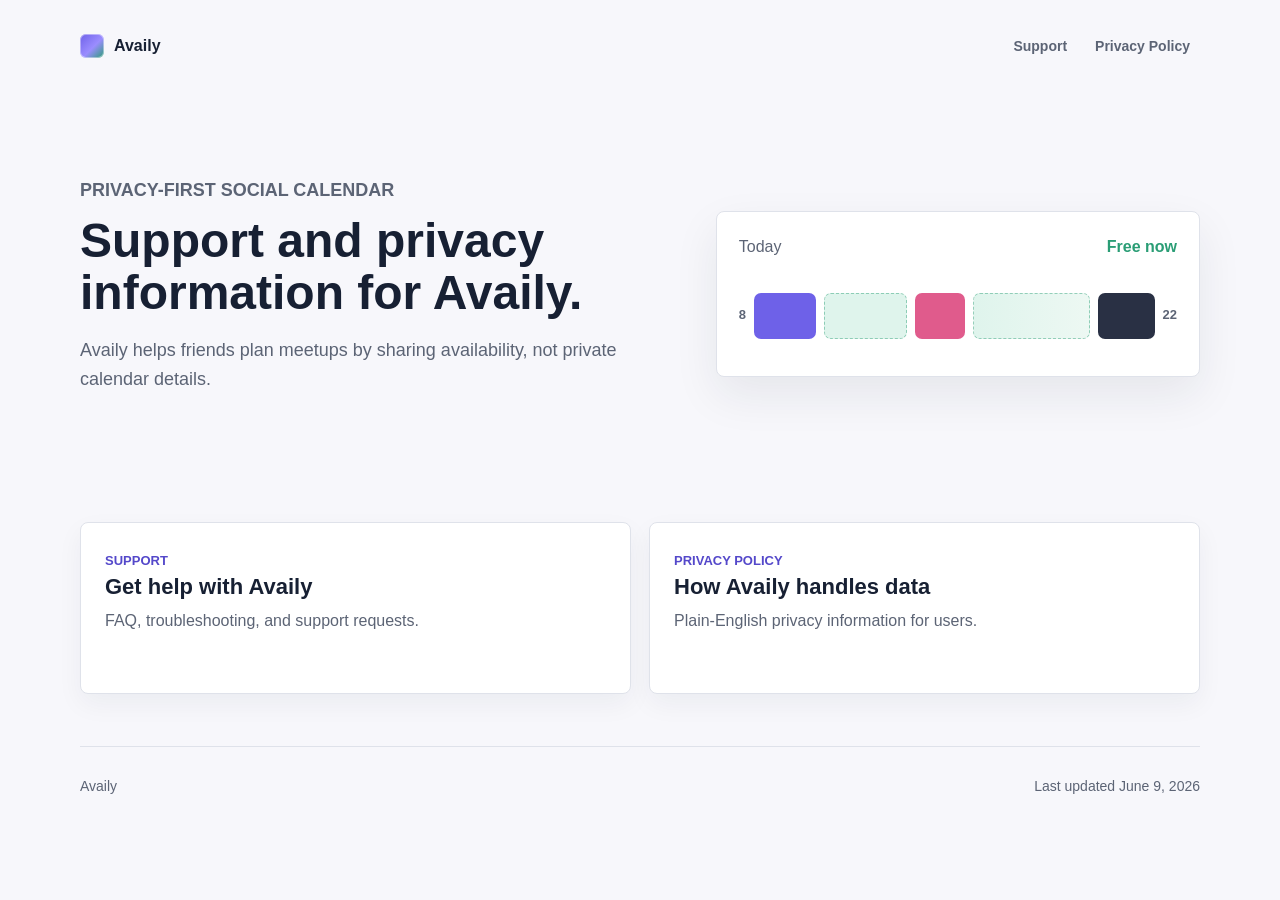
==== index.html @ 5b3b5ace "Add Availy legal pages" ====
<!-- Created by Artur Ilyasov -->
<!doctype html>
<html lang="en">
<head>
  <meta charset="utf-8">
  <meta name="viewport" content="width=device-width, initial-scale=1">
  <title>Availy Support and Legal</title>
  <meta name="description" content="Support and privacy policy pages for Availy.">
  <link rel="stylesheet" href="./assets/styles.css">
</head>
<body>
  <header class="site-header">
    <a class="brand" href="./" aria-label="Availy legal home">
      <span class="brand-mark" aria-hidden="true"></span>
      <span>Availy</span>
    </a>
    <nav class="nav" aria-label="Legal pages">
      <a href="./support/">Support</a>
      <a href="./privacy-policy/">Privacy Policy</a>
    </nav>
  </header>

  <main>
    <section class="hero">
      <div class="hero-copy">
        <p class="eyebrow">Privacy-first social calendar</p>
        <h1>Support and privacy information for Availy.</h1>
        <p>
          Availy helps friends plan meetups by sharing availability, not private
          calendar details.
        </p>
      </div>

      <div class="availability-preview" aria-hidden="true">
        <div class="preview-header">
          <span>Today</span>
          <strong>Free now</strong>
        </div>
        <div class="timeline">
          <span class="time">8</span>
          <span class="busy work"></span>
          <span class="free"></span>
          <span class="busy meal"></span>
          <span class="free wide"></span>
          <span class="busy close"></span>
          <span class="time">22</span>
        </div>
      </div>
    </section>

    <section class="page-grid" aria-label="Available pages">
      <a class="page-card" href="./support/">
        <span class="card-label">Support</span>
        <strong>Get help with Availy</strong>
        <span>FAQ, troubleshooting, and support requests.</span>
      </a>

      <a class="page-card" href="./privacy-policy/">
        <span class="card-label">Privacy Policy</span>
        <strong>How Availy handles data</strong>
        <span>Plain-English privacy information for users.</span>
      </a>
    </section>
  </main>

  <footer class="site-footer">
    <span>Availy</span>
    <span>Last updated June 9, 2026</span>
  </footer>
</body>
</html>
---- assets/styles.css ----
/* Created by Artur Ilyasov */

:root {
  color-scheme: light;
  --bg: #f7f7fb;
  --surface: #ffffff;
  --surface-muted: #f0f1f6;
  --text: #172033;
  --muted: #5c6475;
  --line: #dfe2ea;
  --accent: #6e61e8;
  --accent-strong: #5448ca;
  --green: #2a9d75;
  --green-soft: #dff4ec;
  --pink: #e05b8c;
  --pink-soft: #fde5ef;
  --shadow: 0 18px 45px rgba(23, 32, 51, 0.08);
}

* {
  box-sizing: border-box;
}

body {
  margin: 0;
  background: var(--bg);
  color: var(--text);
  font-family: -apple-system, BlinkMacSystemFont, "SF Pro Text", "Segoe UI", sans-serif;
  font-size: 16px;
  line-height: 1.6;
}

a {
  color: var(--accent-strong);
  text-decoration-thickness: 1px;
  text-underline-offset: 0.18em;
}

.site-header,
.site-footer {
  width: min(1120px, calc(100% - 32px));
  margin: 0 auto;
}

.site-header {
  display: flex;
  align-items: center;
  justify-content: space-between;
  gap: 24px;
  padding: 28px 0;
}

.brand {
  display: inline-flex;
  align-items: center;
  gap: 10px;
  color: var(--text);
  font-weight: 750;
  text-decoration: none;
}

.brand-mark {
  width: 24px;
  height: 24px;
  border-radius: 6px;
  background:
    linear-gradient(135deg, var(--accent), #9b8dff 55%, var(--green));
  box-shadow: inset 0 0 0 1px rgba(255, 255, 255, 0.42);
}

.nav {
  display: flex;
  align-items: center;
  gap: 8px;
  flex-wrap: wrap;
}

.nav a {
  min-height: 36px;
  display: inline-flex;
  align-items: center;
  padding: 6px 10px;
  border-radius: 8px;
  color: var(--muted);
  font-size: 14px;
  font-weight: 650;
  text-decoration: none;
}

.nav a:hover,
.nav a[aria-current="page"] {
  background: var(--surface-muted);
  color: var(--text);
}

main {
  width: min(1120px, calc(100% - 32px));
  margin: 0 auto;
}

.hero {
  min-height: 430px;
  display: grid;
  grid-template-columns: minmax(0, 1.1fr) minmax(320px, 0.9fr);
  align-items: center;
  gap: 44px;
  padding: 28px 0 54px;
}

.hero-copy {
  max-width: 680px;
}

.eyebrow,
.card-label {
  margin: 0 0 10px;
  color: var(--accent-strong);
  font-size: 13px;
  font-weight: 800;
  text-transform: uppercase;
}

h1,
h2,
h3,
p {
  margin-top: 0;
}

h1 {
  max-width: 760px;
  margin-bottom: 18px;
  font-size: 48px;
  line-height: 1.08;
  font-weight: 800;
}

h2 {
  margin-bottom: 12px;
  font-size: 24px;
  line-height: 1.25;
}

h3 {
  margin-bottom: 8px;
  font-size: 18px;
  line-height: 1.35;
}

.hero p,
.page-heading p {
  max-width: 640px;
  color: var(--muted);
  font-size: 18px;
}

.availability-preview {
  width: 100%;
  border: 1px solid var(--line);
  border-radius: 8px;
  background: var(--surface);
  box-shadow: var(--shadow);
  padding: 22px;
}

.preview-header {
  display: flex;
  align-items: center;
  justify-content: space-between;
  gap: 12px;
  margin-bottom: 18px;
  color: var(--muted);
}

.preview-header strong {
  color: var(--green);
}

.timeline {
  height: 76px;
  display: grid;
  grid-template-columns: auto 0.9fr 1.2fr 0.72fr 1.7fr 0.82fr auto;
  align-items: center;
  gap: 8px;
}

.time {
  color: var(--muted);
  font-size: 13px;
  font-weight: 700;
}

.busy,
.free {
  min-width: 28px;
  height: 46px;
  border-radius: 7px;
}

.busy.work {
  background: var(--accent);
}

.busy.meal {
  background: var(--pink);
}

.busy.close {
  background: #293044;
}

.free {
  background: var(--green-soft);
  border: 1px dashed rgba(42, 157, 117, 0.45);
}

.free.wide {
  background: linear-gradient(90deg, var(--green-soft), #edf8f3);
}

.page-grid {
  display: grid;
  grid-template-columns: repeat(2, minmax(0, 1fr));
  gap: 18px;
  padding-bottom: 52px;
}

.page-card {
  display: block;
  min-height: 172px;
  padding: 24px;
  border: 1px solid var(--line);
  border-radius: 8px;
  background: var(--surface);
  color: var(--text);
  text-decoration: none;
  box-shadow: 0 10px 26px rgba(23, 32, 51, 0.05);
}

.page-card:hover {
  border-color: rgba(110, 97, 232, 0.38);
  box-shadow: var(--shadow);
}

.page-card strong {
  display: block;
  margin-bottom: 8px;
  font-size: 22px;
  line-height: 1.25;
}

.page-card span:last-child {
  color: var(--muted);
}

.content-page {
  max-width: 820px;
  padding-bottom: 52px;
}

.page-heading {
  padding: 34px 0 24px;
}

.primary-action {
  display: inline-flex;
  align-items: center;
  justify-content: center;
  min-height: 44px;
  margin-top: 8px;
  padding: 10px 16px;
  border-radius: 8px;
  background: var(--accent);
  color: #ffffff;
  font-weight: 750;
  text-decoration: none;
}

.primary-action:hover {
  background: var(--accent-strong);
}

.info-section {
  padding: 26px 0;
  border-top: 1px solid var(--line);
}

.info-section p,
.info-section li {
  color: var(--muted);
}

.info-section ul {
  margin: 0;
  padding-left: 22px;
}

.info-section li + li {
  margin-top: 8px;
}

.faq-item {
  padding: 18px 0;
}

.faq-item + .faq-item {
  border-top: 1px solid var(--line);
}

.site-footer {
  display: flex;
  align-items: center;
  justify-content: space-between;
  gap: 16px;
  padding: 28px 0 36px;
  border-top: 1px solid var(--line);
  color: var(--muted);
  font-size: 14px;
}

@media (max-width: 760px) {
  .site-header,
  .site-footer {
    width: min(100% - 24px, 1120px);
  }

  .site-header,
  .site-footer {
    align-items: flex-start;
    flex-direction: column;
  }

  main {
    width: min(100% - 24px, 1120px);
  }

  .hero {
    min-height: auto;
    grid-template-columns: 1fr;
    gap: 24px;
    padding: 12px 0 36px;
  }

  h1 {
    font-size: 34px;
  }

  .hero p,
  .page-heading p {
    font-size: 16px;
  }

  .page-grid {
    grid-template-columns: 1fr;
  }

  .availability-preview {
    padding: 16px;
  }

  .timeline {
    grid-template-columns: auto 0.85fr 1fr 0.65fr 1.15fr 0.75fr auto;
    gap: 5px;
  }
}
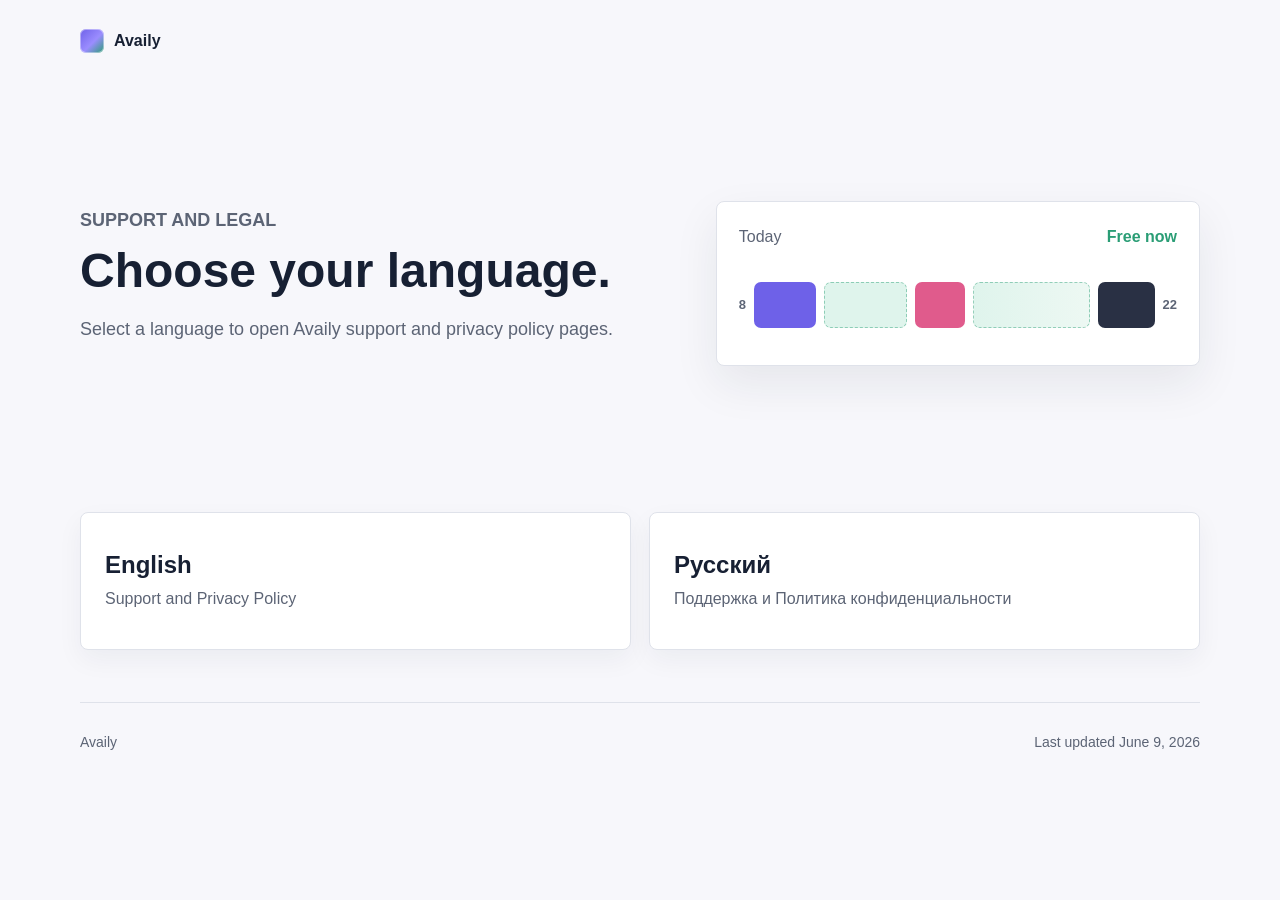
==== commit 40af9e9a: "Add localized legal pages" ====
--- a/index.html
+++ b/index.html
@@ -5,8 +5,10 @@
   <meta charset="utf-8">
   <meta name="viewport" content="width=device-width, initial-scale=1">
   <title>Availy Support and Legal</title>
-  <meta name="description" content="Support and privacy policy pages for Availy.">
+  <meta name="description" content="Choose a language for Availy support and privacy policy pages.">
   <link rel="stylesheet" href="./assets/styles.css">
+  <link rel="alternate" hreflang="en" href="./en/">
+  <link rel="alternate" hreflang="ru" href="./ru/">
 </head>
 <body>
   <header class="site-header">
@@ -14,20 +16,15 @@
       <span class="brand-mark" aria-hidden="true"></span>
       <span>Availy</span>
     </a>
-    <nav class="nav" aria-label="Legal pages">
-      <a href="./support/">Support</a>
-      <a href="./privacy-policy/">Privacy Policy</a>
-    </nav>
   </header>
 
   <main>
     <section class="hero">
       <div class="hero-copy">
-        <p class="eyebrow">Privacy-first social calendar</p>
-        <h1>Support and privacy information for Availy.</h1>
+        <p class="eyebrow">Support and legal</p>
+        <h1>Choose your language.</h1>
         <p>
-          Availy helps friends plan meetups by sharing availability, not private
-          calendar details.
+          Select a language to open Availy support and privacy policy pages.
         </p>
       </div>
 
@@ -48,17 +45,15 @@
       </div>
     </section>
 
-    <section class="page-grid" aria-label="Available pages">
-      <a class="page-card" href="./support/">
-        <span class="card-label">Support</span>
-        <strong>Get help with Availy</strong>
-        <span>FAQ, troubleshooting, and support requests.</span>
+    <section class="language-grid" aria-label="Languages">
+      <a class="language-card" href="./en/">
+        <strong>English</strong>
+        <span>Support and Privacy Policy</span>
       </a>
 
-      <a class="page-card" href="./privacy-policy/">
-        <span class="card-label">Privacy Policy</span>
-        <strong>How Availy handles data</strong>
-        <span>Plain-English privacy information for users.</span>
+      <a class="language-card" href="./ru/" lang="ru">
+        <strong>Русский</strong>
+        <span>Поддержка и Политика конфиденциальности</span>
       </a>
     </section>
   </main>
--- a/assets/styles.css
+++ b/assets/styles.css
@@ -225,6 +225,42 @@
   padding-bottom: 52px;
 }
 
+.language-grid {
+  display: grid;
+  grid-template-columns: repeat(2, minmax(0, 1fr));
+  gap: 18px;
+  padding-bottom: 52px;
+}
+
+.language-card {
+  min-height: 138px;
+  display: flex;
+  flex-direction: column;
+  justify-content: center;
+  gap: 6px;
+  padding: 24px;
+  border: 1px solid var(--line);
+  border-radius: 8px;
+  background: var(--surface);
+  color: var(--text);
+  text-decoration: none;
+  box-shadow: 0 10px 26px rgba(23, 32, 51, 0.05);
+}
+
+.language-card:hover {
+  border-color: rgba(110, 97, 232, 0.38);
+  box-shadow: var(--shadow);
+}
+
+.language-card strong {
+  font-size: 24px;
+  line-height: 1.25;
+}
+
+.language-card span {
+  color: var(--muted);
+}
+
 .page-card {
   display: block;
   min-height: 172px;
@@ -280,6 +316,33 @@
   background: var(--accent-strong);
 }
 
+.language-switcher {
+  display: flex;
+  flex-wrap: wrap;
+  gap: 8px;
+  margin-top: 18px;
+}
+
+.language-switcher a {
+  min-height: 36px;
+  display: inline-flex;
+  align-items: center;
+  padding: 6px 11px;
+  border: 1px solid var(--line);
+  border-radius: 8px;
+  background: var(--surface);
+  color: var(--muted);
+  font-size: 14px;
+  font-weight: 700;
+  text-decoration: none;
+}
+
+.language-switcher a:hover,
+.language-switcher a[aria-current="page"] {
+  border-color: rgba(110, 97, 232, 0.38);
+  color: var(--text);
+}
+
 .info-section {
   padding: 26px 0;
   border-top: 1px solid var(--line);
@@ -350,7 +413,8 @@
     font-size: 16px;
   }
 
-  .page-grid {
+  .page-grid,
+  .language-grid {
     grid-template-columns: 1fr;
   }
 
@@ -363,4 +427,3 @@
     gap: 5px;
   }
 }
-
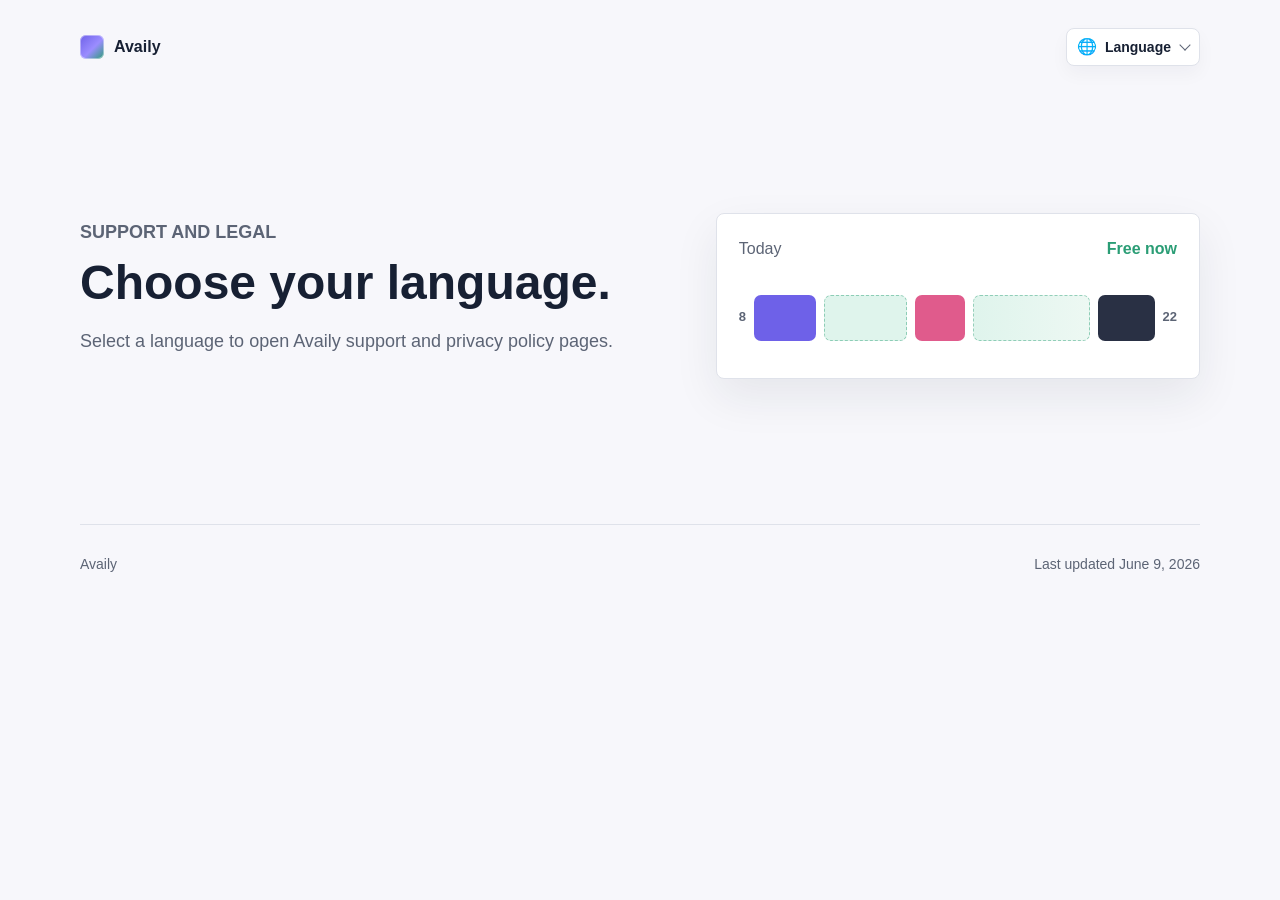
==== commit 1ad61e73: "Add language dropdown and mobile polish" ====
--- a/index.html
+++ b/index.html
@@ -16,6 +16,26 @@
       <span class="brand-mark" aria-hidden="true"></span>
       <span>Availy</span>
     </a>
+    <div class="header-actions">
+      <details class="language-menu">
+        <summary aria-label="Change language">
+          <span class="language-current">
+            <span class="language-flag" aria-hidden="true">🌐</span>
+            <span>Language</span>
+          </span>
+        </summary>
+        <div class="language-options">
+          <a href="./en/">
+            <span class="language-flag" aria-hidden="true">🇺🇸</span>
+            <span>English</span>
+          </a>
+          <a href="./ru/" lang="ru">
+            <span class="language-flag" aria-hidden="true">🇷🇺</span>
+            <span>Русский</span>
+          </a>
+        </div>
+      </details>
+    </div>
   </header>
 
   <main>
@@ -45,17 +65,6 @@
       </div>
     </section>
 
-    <section class="language-grid" aria-label="Languages">
-      <a class="language-card" href="./en/">
-        <strong>English</strong>
-        <span>Support and Privacy Policy</span>
-      </a>
-
-      <a class="language-card" href="./ru/" lang="ru">
-        <strong>Русский</strong>
-        <span>Поддержка и Политика конфиденциальности</span>
-      </a>
-    </section>
   </main>
 
   <footer class="site-footer">
@@ -64,4 +73,3 @@
   </footer>
 </body>
 </html>
-
--- a/assets/styles.css
+++ b/assets/styles.css
@@ -21,7 +21,12 @@
   box-sizing: border-box;
 }
 
+html {
+  -webkit-text-size-adjust: 100%;
+}
+
 body {
+  min-width: 320px;
   margin: 0;
   background: var(--bg);
   color: var(--text);
@@ -48,6 +53,14 @@
   justify-content: space-between;
   gap: 24px;
   padding: 28px 0;
+}
+
+.header-actions {
+  display: flex;
+  align-items: center;
+  justify-content: flex-end;
+  gap: 12px;
+  min-width: 0;
 }
 
 .brand {
@@ -93,6 +106,98 @@
   color: var(--text);
 }
 
+.language-menu {
+  position: relative;
+  flex: 0 0 auto;
+  z-index: 5;
+}
+
+.language-menu summary {
+  min-height: 38px;
+  display: inline-flex;
+  align-items: center;
+  gap: 8px;
+  padding: 7px 10px;
+  border: 1px solid var(--line);
+  border-radius: 8px;
+  background: var(--surface);
+  color: var(--text);
+  font-size: 14px;
+  font-weight: 750;
+  line-height: 1.2;
+  list-style: none;
+  cursor: pointer;
+  box-shadow: 0 8px 18px rgba(23, 32, 51, 0.04);
+}
+
+.language-menu summary::-webkit-details-marker {
+  display: none;
+}
+
+.language-menu summary::after {
+  content: "";
+  width: 7px;
+  height: 7px;
+  margin-left: 2px;
+  border-right: 1.8px solid var(--muted);
+  border-bottom: 1.8px solid var(--muted);
+  transform: translateY(-2px) rotate(45deg);
+}
+
+.language-menu[open] summary {
+  border-color: rgba(110, 97, 232, 0.42);
+  box-shadow: var(--shadow);
+}
+
+.language-menu[open] summary::after {
+  transform: translateY(2px) rotate(225deg);
+}
+
+.language-current,
+.language-options a {
+  display: inline-flex;
+  align-items: center;
+  gap: 8px;
+  white-space: nowrap;
+}
+
+.language-flag {
+  width: 20px;
+  display: inline-flex;
+  justify-content: center;
+  font-size: 16px;
+  line-height: 1;
+}
+
+.language-options {
+  position: absolute;
+  top: calc(100% + 8px);
+  right: 0;
+  width: 210px;
+  padding: 6px;
+  border: 1px solid var(--line);
+  border-radius: 8px;
+  background: var(--surface);
+  box-shadow: var(--shadow);
+}
+
+.language-options a {
+  min-height: 38px;
+  width: 100%;
+  padding: 8px 10px;
+  border-radius: 7px;
+  color: var(--muted);
+  font-size: 14px;
+  font-weight: 700;
+  text-decoration: none;
+}
+
+.language-options a:hover,
+.language-options a[aria-current="page"] {
+  background: var(--surface-muted);
+  color: var(--text);
+}
+
 main {
   width: min(1120px, calc(100% - 32px));
   margin: 0 auto;
@@ -223,42 +328,6 @@
   grid-template-columns: repeat(2, minmax(0, 1fr));
   gap: 18px;
   padding-bottom: 52px;
-}
-
-.language-grid {
-  display: grid;
-  grid-template-columns: repeat(2, minmax(0, 1fr));
-  gap: 18px;
-  padding-bottom: 52px;
-}
-
-.language-card {
-  min-height: 138px;
-  display: flex;
-  flex-direction: column;
-  justify-content: center;
-  gap: 6px;
-  padding: 24px;
-  border: 1px solid var(--line);
-  border-radius: 8px;
-  background: var(--surface);
-  color: var(--text);
-  text-decoration: none;
-  box-shadow: 0 10px 26px rgba(23, 32, 51, 0.05);
-}
-
-.language-card:hover {
-  border-color: rgba(110, 97, 232, 0.38);
-  box-shadow: var(--shadow);
-}
-
-.language-card strong {
-  font-size: 24px;
-  line-height: 1.25;
-}
-
-.language-card span {
-  color: var(--muted);
 }
 
 .page-card {
@@ -316,31 +385,15 @@
   background: var(--accent-strong);
 }
 
-.language-switcher {
-  display: flex;
-  flex-wrap: wrap;
-  gap: 8px;
-  margin-top: 18px;
-}
-
-.language-switcher a {
-  min-height: 36px;
-  display: inline-flex;
-  align-items: center;
-  padding: 6px 11px;
-  border: 1px solid var(--line);
-  border-radius: 8px;
-  background: var(--surface);
-  color: var(--muted);
-  font-size: 14px;
+.support-contact {
+  margin: 12px 0 0;
+  color: var(--muted);
+  font-size: 15px;
+}
+
+.support-contact span {
+  color: var(--text);
   font-weight: 700;
-  text-decoration: none;
-}
-
-.language-switcher a:hover,
-.language-switcher a[aria-current="page"] {
-  border-color: rgba(110, 97, 232, 0.38);
-  color: var(--text);
 }
 
 .info-section {
@@ -387,7 +440,50 @@
     width: min(100% - 24px, 1120px);
   }
 
-  .site-header,
+  .site-header {
+    align-items: flex-start;
+    flex-direction: column;
+    gap: 14px;
+    padding: 18px 0 20px;
+  }
+
+  .header-actions {
+    width: 100%;
+    align-items: center;
+    justify-content: space-between;
+    gap: 10px;
+  }
+
+  .nav {
+    flex: 1 1 auto;
+    min-width: 0;
+    flex-wrap: nowrap;
+    overflow-x: auto;
+    scrollbar-width: none;
+  }
+
+  .nav::-webkit-scrollbar {
+    display: none;
+  }
+
+  .nav a {
+    flex: 0 0 auto;
+    min-height: 34px;
+    padding: 6px 9px;
+    font-size: 13px;
+  }
+
+  .language-menu summary {
+    min-height: 34px;
+    padding: 6px 9px;
+    font-size: 13px;
+  }
+
+  .language-options {
+    width: 196px;
+    max-width: calc(100vw - 24px);
+  }
+
   .site-footer {
     align-items: flex-start;
     flex-direction: column;
@@ -400,12 +496,12 @@
   .hero {
     min-height: auto;
     grid-template-columns: 1fr;
-    gap: 24px;
-    padding: 12px 0 36px;
+    gap: 20px;
+    padding: 10px 0 34px;
   }
 
   h1 {
-    font-size: 34px;
+    font-size: 32px;
   }
 
   .hero p,
@@ -413,9 +509,27 @@
     font-size: 16px;
   }
 
-  .page-grid,
-  .language-grid {
+  .page-grid {
     grid-template-columns: 1fr;
+    gap: 12px;
+    padding-bottom: 38px;
+  }
+
+  .page-card {
+    min-height: auto;
+    padding: 20px;
+  }
+
+  .page-card strong {
+    font-size: 20px;
+  }
+
+  .content-page {
+    padding-bottom: 38px;
+  }
+
+  .page-heading {
+    padding: 18px 0 22px;
   }
 
   .availability-preview {
@@ -427,3 +541,40 @@
     gap: 5px;
   }
 }
+
+@media (max-width: 430px) {
+  .header-actions {
+    align-items: flex-start;
+    flex-direction: column-reverse;
+  }
+
+  .language-menu {
+    align-self: flex-end;
+  }
+
+  .nav {
+    width: 100%;
+  }
+
+  h1 {
+    font-size: 29px;
+  }
+
+  h2 {
+    font-size: 22px;
+  }
+
+  .primary-action {
+    width: 100%;
+  }
+
+  .support-contact {
+    overflow-wrap: anywhere;
+  }
+
+  .busy,
+  .free {
+    min-width: 14px;
+    height: 40px;
+  }
+}
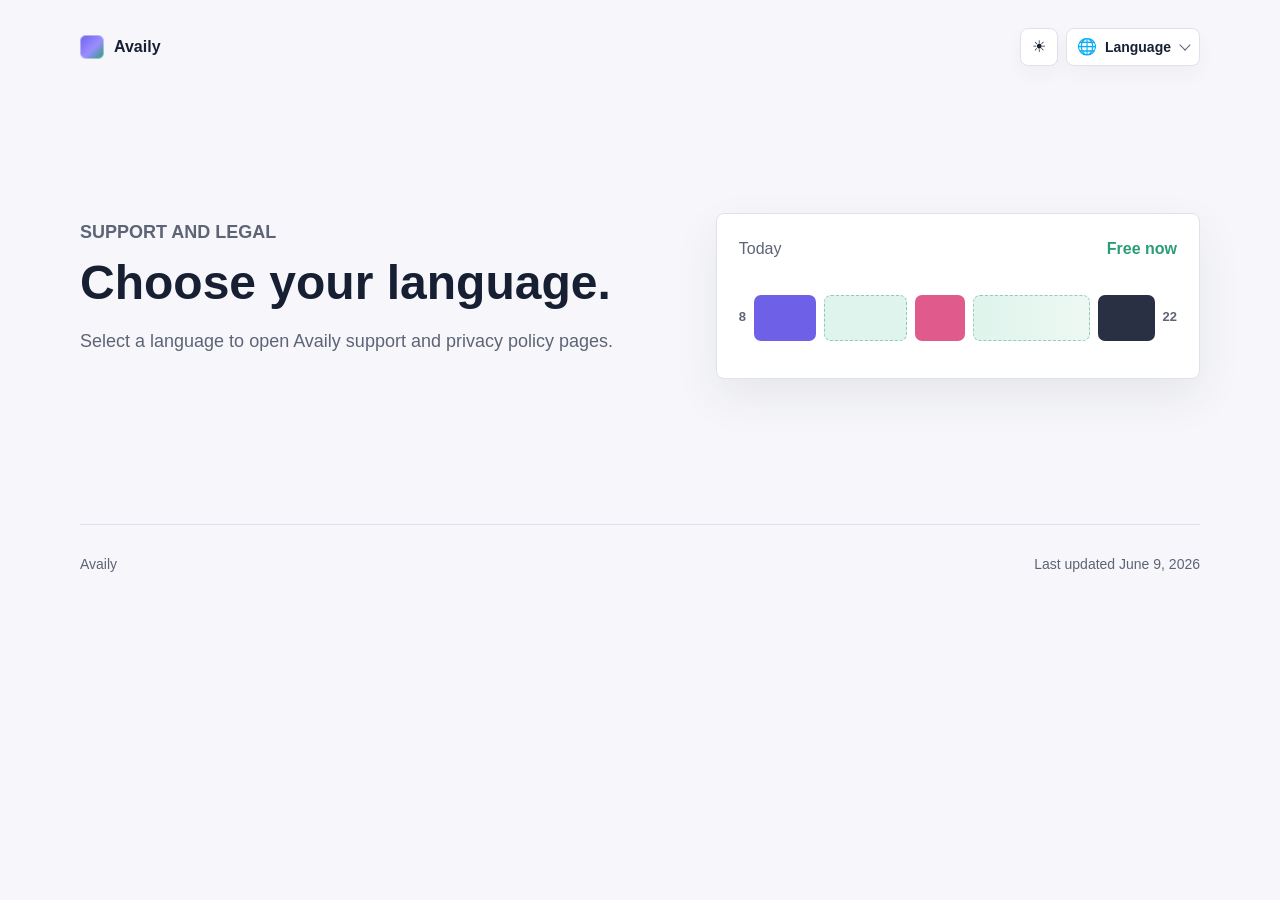
==== commit 187d45eb: "Add system theme toggle" ====
--- a/index.html
+++ b/index.html
@@ -6,6 +6,7 @@
   <meta name="viewport" content="width=device-width, initial-scale=1">
   <title>Availy Support and Legal</title>
   <meta name="description" content="Choose a language for Availy support and privacy policy pages.">
+  <script src="./assets/theme.js"></script>
   <link rel="stylesheet" href="./assets/styles.css">
   <link rel="alternate" hreflang="en" href="./en/">
   <link rel="alternate" hreflang="ru" href="./ru/">
@@ -17,24 +18,37 @@
       <span>Availy</span>
     </a>
     <div class="header-actions">
-      <details class="language-menu">
-        <summary aria-label="Change language">
-          <span class="language-current">
-            <span class="language-flag" aria-hidden="true">🌐</span>
-            <span>Language</span>
-          </span>
-        </summary>
-        <div class="language-options">
-          <a href="./en/">
-            <span class="language-flag" aria-hidden="true">🇺🇸</span>
-            <span>English</span>
-          </a>
-          <a href="./ru/" lang="ru">
-            <span class="language-flag" aria-hidden="true">🇷🇺</span>
-            <span>Русский</span>
-          </a>
-        </div>
-      </details>
+      <div class="utility-actions">
+        <button
+          class="theme-toggle"
+          type="button"
+          data-theme-toggle
+          data-theme-label-dark="Switch to dark theme"
+          data-theme-label-light="Switch to light theme"
+          aria-label="Switch theme"
+        >
+          <span class="theme-icon theme-icon-light" aria-hidden="true">☀</span>
+          <span class="theme-icon theme-icon-dark" aria-hidden="true">☾</span>
+        </button>
+        <details class="language-menu">
+          <summary aria-label="Change language">
+            <span class="language-current">
+              <span class="language-flag" aria-hidden="true">🌐</span>
+              <span>Language</span>
+            </span>
+          </summary>
+          <div class="language-options">
+            <a href="./en/">
+              <span class="language-flag" aria-hidden="true">🇺🇸</span>
+              <span>English</span>
+            </a>
+            <a href="./ru/" lang="ru">
+              <span class="language-flag" aria-hidden="true">🇷🇺</span>
+              <span>Русский</span>
+            </a>
+          </div>
+        </details>
+      </div>
     </div>
   </header>
 
--- a/assets/styles.css
+++ b/assets/styles.css
@@ -1,6 +1,7 @@
 /* Created by Artur Ilyasov */
 
-:root {
+:root,
+:root[data-theme="light"] {
   color-scheme: light;
   --bg: #f7f7fb;
   --surface: #ffffff;
@@ -15,6 +16,63 @@
   --pink: #e05b8c;
   --pink-soft: #fde5ef;
   --shadow: 0 18px 45px rgba(23, 32, 51, 0.08);
+  --card-shadow: 0 10px 26px rgba(23, 32, 51, 0.05);
+  --control-shadow: 0 8px 18px rgba(23, 32, 51, 0.04);
+  --active-border: rgba(110, 97, 232, 0.38);
+  --free-border: rgba(42, 157, 117, 0.45);
+  --green-fade: #edf8f3;
+  --ink-block: #293044;
+  --primary-action-text: #ffffff;
+}
+
+@media (prefers-color-scheme: dark) {
+  :root:not([data-theme]) {
+    color-scheme: dark;
+    --bg: #10131b;
+    --surface: #181d29;
+    --surface-muted: #242b3a;
+    --text: #f3f5fb;
+    --muted: #aab1c2;
+    --line: #303848;
+    --accent: #8f84ff;
+    --accent-strong: #b8b1ff;
+    --green: #5fd1a5;
+    --green-soft: #17372e;
+    --pink: #ff7daa;
+    --pink-soft: #442233;
+    --shadow: 0 18px 45px rgba(0, 0, 0, 0.34);
+    --card-shadow: 0 12px 28px rgba(0, 0, 0, 0.22);
+    --control-shadow: 0 8px 18px rgba(0, 0, 0, 0.16);
+    --active-border: rgba(143, 132, 255, 0.48);
+    --free-border: rgba(95, 209, 165, 0.42);
+    --green-fade: #102920;
+    --ink-block: #6f7791;
+    --primary-action-text: #ffffff;
+  }
+}
+
+:root[data-theme="dark"] {
+  color-scheme: dark;
+  --bg: #10131b;
+  --surface: #181d29;
+  --surface-muted: #242b3a;
+  --text: #f3f5fb;
+  --muted: #aab1c2;
+  --line: #303848;
+  --accent: #8f84ff;
+  --accent-strong: #b8b1ff;
+  --green: #5fd1a5;
+  --green-soft: #17372e;
+  --pink: #ff7daa;
+  --pink-soft: #442233;
+  --shadow: 0 18px 45px rgba(0, 0, 0, 0.34);
+  --card-shadow: 0 12px 28px rgba(0, 0, 0, 0.22);
+  --control-shadow: 0 8px 18px rgba(0, 0, 0, 0.16);
+  --active-border: rgba(143, 132, 255, 0.48);
+  --free-border: rgba(95, 209, 165, 0.42);
+  --green-fade: #102920;
+  --ink-block: #6f7791;
+  --primary-action-text: #ffffff;
 }
 
 * {
@@ -61,6 +119,13 @@
   justify-content: flex-end;
   gap: 12px;
   min-width: 0;
+}
+
+.utility-actions {
+  display: flex;
+  align-items: center;
+  gap: 8px;
+  flex: 0 0 auto;
 }
 
 .brand {
@@ -106,6 +171,44 @@
   color: var(--text);
 }
 
+.theme-toggle {
+  width: 38px;
+  min-width: 38px;
+  height: 38px;
+  display: inline-flex;
+  align-items: center;
+  justify-content: center;
+  border: 1px solid var(--line);
+  border-radius: 8px;
+  background: var(--surface);
+  color: var(--text);
+  font: inherit;
+  cursor: pointer;
+  box-shadow: var(--control-shadow);
+}
+
+.theme-toggle:hover,
+.theme-toggle:focus-visible {
+  border-color: var(--active-border);
+}
+
+.theme-icon {
+  font-size: 16px;
+  line-height: 1;
+}
+
+.theme-icon-dark {
+  display: none;
+}
+
+:root[data-resolved-theme="dark"] .theme-icon-light {
+  display: none;
+}
+
+:root[data-resolved-theme="dark"] .theme-icon-dark {
+  display: inline;
+}
+
 .language-menu {
   position: relative;
   flex: 0 0 auto;
@@ -127,7 +230,7 @@
   line-height: 1.2;
   list-style: none;
   cursor: pointer;
-  box-shadow: 0 8px 18px rgba(23, 32, 51, 0.04);
+  box-shadow: var(--control-shadow);
 }
 
 .language-menu summary::-webkit-details-marker {
@@ -145,7 +248,7 @@
 }
 
 .language-menu[open] summary {
-  border-color: rgba(110, 97, 232, 0.42);
+  border-color: var(--active-border);
   box-shadow: var(--shadow);
 }
 
@@ -311,16 +414,16 @@
 }
 
 .busy.close {
-  background: #293044;
+  background: var(--ink-block);
 }
 
 .free {
   background: var(--green-soft);
-  border: 1px dashed rgba(42, 157, 117, 0.45);
+  border: 1px dashed var(--free-border);
 }
 
 .free.wide {
-  background: linear-gradient(90deg, var(--green-soft), #edf8f3);
+  background: linear-gradient(90deg, var(--green-soft), var(--green-fade));
 }
 
 .page-grid {
@@ -339,11 +442,11 @@
   background: var(--surface);
   color: var(--text);
   text-decoration: none;
-  box-shadow: 0 10px 26px rgba(23, 32, 51, 0.05);
+  box-shadow: var(--card-shadow);
 }
 
 .page-card:hover {
-  border-color: rgba(110, 97, 232, 0.38);
+  border-color: var(--active-border);
   box-shadow: var(--shadow);
 }
 
@@ -376,7 +479,7 @@
   padding: 10px 16px;
   border-radius: 8px;
   background: var(--accent);
-  color: #ffffff;
+  color: var(--primary-action-text);
   font-weight: 750;
   text-decoration: none;
 }
@@ -479,6 +582,12 @@
     font-size: 13px;
   }
 
+  .theme-toggle {
+    width: 34px;
+    min-width: 34px;
+    height: 34px;
+  }
+
   .language-options {
     width: 196px;
     max-width: calc(100vw - 24px);
@@ -548,7 +657,7 @@
     flex-direction: column-reverse;
   }
 
-  .language-menu {
+  .utility-actions {
     align-self: flex-end;
   }
 
